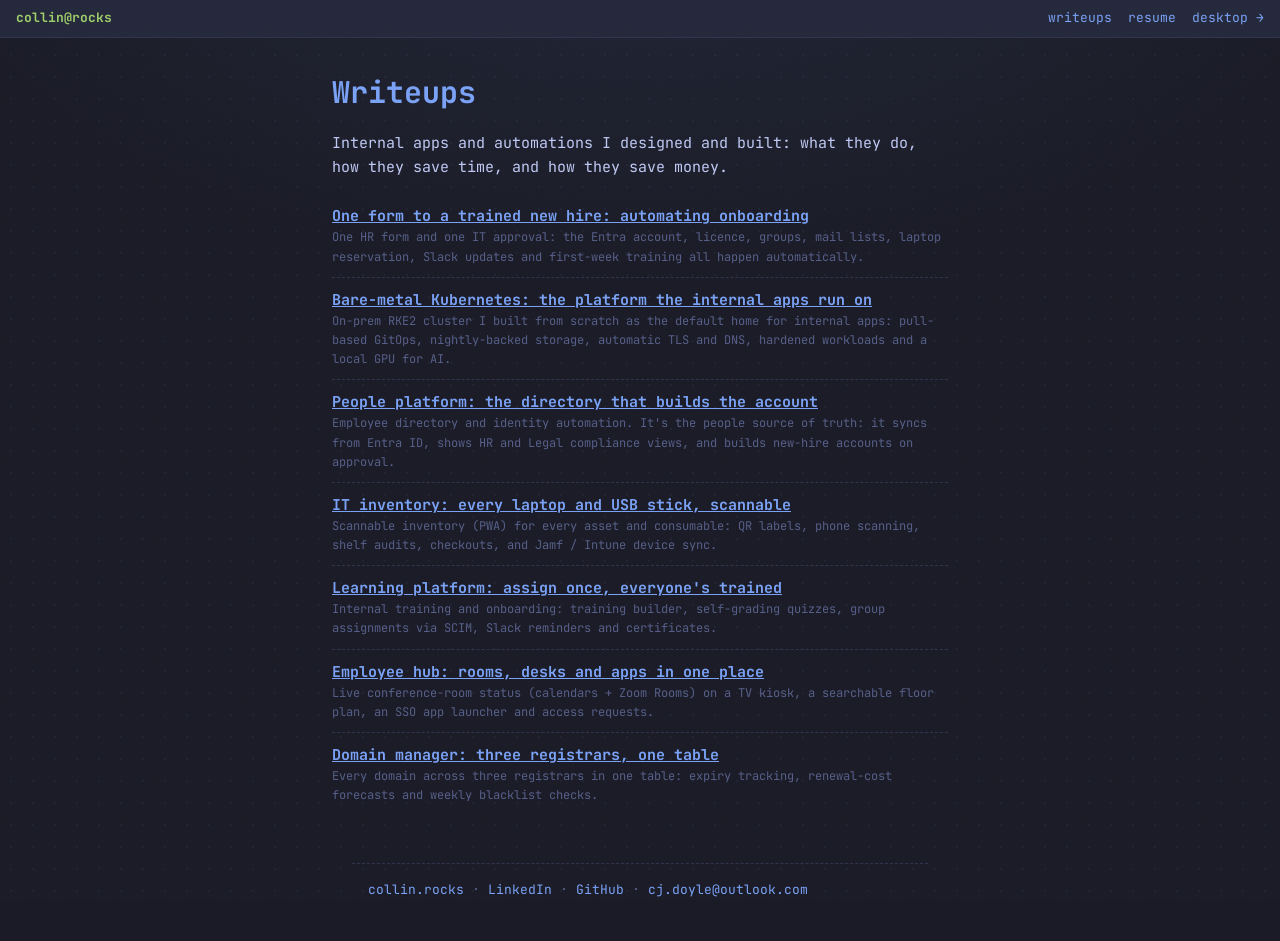
==== writeups/index.html @ cc65a845 "Add project writeups, static writeup pages, 404 and resume updates" ====
<!DOCTYPE html>
<html lang="en" data-theme="tokyo-night">
<head>
  <meta charset="UTF-8" />
  <meta name="viewport" content="width=device-width, initial-scale=1.0" />
  <title>Writeups — Collin Doyle</title>
  <meta name="description" content="Internal apps and automations I designed and built: what they do, the time they save and the money they save." />
  <meta name="color-scheme" content="dark" />
  <link rel="canonical" href="https://collin.rocks/writeups/" />
  <meta property="og:title" content="Writeups — Collin Doyle" />
  <meta property="og:description" content="Internal apps and automations I designed and built: what they do, the time they save and the money they save." />
  <meta property="og:type" content="website" />
  <meta property="og:url" content="https://collin.rocks/writeups/" />
  <meta property="og:image" content="https://collin.rocks/assets/og/default.png" />
  <meta property="og:image:width" content="1200" />
  <meta property="og:image:height" content="630" />
  <meta name="twitter:card" content="summary_large_image" />
  <meta name="twitter:image" content="https://collin.rocks/assets/og/default.png" />
  <link rel="icon" href="../assets/favicon.svg" type="image/svg+xml" />
  <link rel="preconnect" href="https://fonts.googleapis.com" />
  <link rel="preconnect" href="https://fonts.gstatic.com" crossorigin />
  <link rel="stylesheet" href="https://fonts.googleapis.com/css2?family=JetBrains+Mono:wght@400;500;700&display=swap&subset=latin" />
  <link rel="stylesheet" href="../css/styles.css" />
  <script>try{var t=localStorage.getItem("collin-rocks-theme");if(t)document.documentElement.setAttribute("data-theme",t)}catch(e){}</script>
</head>
<body class="page">
  <header class="page__bar">
    <a class="statusbar__handle" href="../">collin@rocks</a>
    <nav class="page__nav"><a href="../writeups/">writeups</a><a href="../#resume">resume</a><a href="../">desktop →</a></nav>
  </header>
  <main class="page__main post-body">
<h1>Writeups</h1>
<p>Internal apps and automations I designed and built: what they do, how they save time, and how they save money.</p>
<div class="post-item"><a class="post-item__title" href="zero-touch-onboarding/">One form to a trained new hire: automating onboarding</a><div class="post-item__meta">One HR form and one IT approval: the Entra account, licence, groups, mail lists, laptop reservation, Slack updates and first-week training all happen automatically.</div></div>
<div class="post-item"><a class="post-item__title" href="bare-metal-kubernetes/">Bare-metal Kubernetes: the platform the internal apps run on</a><div class="post-item__meta">On-prem RKE2 cluster I built from scratch as the default home for internal apps: pull-based GitOps, nightly-backed storage, automatic TLS and DNS, hardened workloads and a local GPU for AI.</div></div>
<div class="post-item"><a class="post-item__title" href="people-platform/">People platform: the directory that builds the account</a><div class="post-item__meta">Employee directory and identity automation. It's the people source of truth: it syncs from Entra ID, shows HR and Legal compliance views, and builds new-hire accounts on approval.</div></div>
<div class="post-item"><a class="post-item__title" href="it-inventory/">IT inventory: every laptop and USB stick, scannable</a><div class="post-item__meta">Scannable inventory (PWA) for every asset and consumable: QR labels, phone scanning, shelf audits, checkouts, and Jamf / Intune device sync.</div></div>
<div class="post-item"><a class="post-item__title" href="learning-platform/">Learning platform: assign once, everyone's trained</a><div class="post-item__meta">Internal training and onboarding: training builder, self-grading quizzes, group assignments via SCIM, Slack reminders and certificates.</div></div>
<div class="post-item"><a class="post-item__title" href="employee-hub/">Employee hub: rooms, desks and apps in one place</a><div class="post-item__meta">Live conference-room status (calendars + Zoom Rooms) on a TV kiosk, a searchable floor plan, an SSO app launcher and access requests.</div></div>
<div class="post-item"><a class="post-item__title" href="domain-manager/">Domain manager: three registrars, one table</a><div class="post-item__meta">Every domain across three registrars in one table: expiry tracking, renewal-cost forecasts and weekly blacklist checks.</div></div>
  </main>
  <footer class="page__foot">
    <a href="../">collin.rocks</a> · <a href="https://www.linkedin.com/in/collinjdoyle/">LinkedIn</a> · <a href="https://github.com/CollinJDoyle">GitHub</a> · <a href="mailto:cj.doyle@outlook.com">cj.doyle@outlook.com</a>
  </footer>
</body>
</html>
---- css/styles.css ----
/* Themes: CSS custom properties scoped by [data-theme] on <html>.
   Add one here, then add its name to THEME_LIST in js/main.js. */

/* Tokyo Night (Storm) — default */
:root,
[data-theme="tokyo-night"] {
  --bg:        #1a1b26;
  --surface:   #1f2335;
  --surface-2: #24283b;
  --border:    #2f334d;
  --text:      #c0caf5;
  --muted:     #565f89;
  --accent:    #7aa2f7;
  --green:     #9ece6a;
  --magenta:   #bb9af7;
  --yellow:    #e0af68;
  --red:       #f7768e;
  --cyan:      #7dcfff;
}

/* ---------- Catppuccin Mocha ---------- */
[data-theme="catppuccin"] {
  --bg:        #1e1e2e;
  --surface:   #181825;
  --surface-2: #313244;
  --border:    #45475a;
  --text:      #cdd6f4;
  --muted:     #6c7086;
  --accent:    #89b4fa;
  --green:     #a6e3a1;
  --magenta:   #cba6f7;
  --yellow:    #f9e2af;
  --red:       #f38ba8;
  --cyan:      #94e2d5;
}

/* ---------- Gruvbox Dark ---------- */
[data-theme="gruvbox"] {
  --bg:        #282828;
  --surface:   #32302f;
  --surface-2: #3c3836;
  --border:    #504945;
  --text:      #ebdbb2;
  --muted:     #928374;
  --accent:    #83a598;
  --green:     #b8bb26;
  --magenta:   #d3869b;
  --yellow:    #fabd2f;
  --red:       #fb4934;
  --cyan:      #8ec07c;
}

/* ---------- Nord ---------- */
[data-theme="nord"] {
  --bg:        #2e3440;
  --surface:   #3b4252;
  --surface-2: #434c5e;
  --border:    #4c566a;
  --text:      #eceff4;
  --muted:     #7b88a1;
  --accent:    #88c0d0;
  --green:     #a3be8c;
  --magenta:   #b48ead;
  --yellow:    #ebcb8b;
  --red:       #bf616a;
  --cyan:      #8fbcbb;
}

/* Shared tokens */
:root {
  --font-mono: "JetBrains Mono", ui-monospace, "SF Mono", "Cascadia Code",
    "Fira Code", Menlo, Consolas, monospace;
  --statusbar-h: 34px;
  --dock-h: 56px;
  --radius: 8px;
  --shadow: 0 10px 30px -10px rgba(0, 0, 0, 0.6),
            0 4px 12px -4px rgba(0, 0, 0, 0.5);
  --shadow-focus: 0 18px 50px -12px rgba(0, 0, 0, 0.75),
                  0 6px 16px -6px rgba(0, 0, 0, 0.6);
}

/* Base */
*,
*::before,
*::after { box-sizing: border-box; }

html, body { height: 100%; }

body {
  margin: 0;
  font-family: var(--font-mono);
  font-size: 15px;
  line-height: 1.6;
  color: var(--text);
  background-color: var(--bg);
  /* dotted grid + faint vignette */
  background-image:
    radial-gradient(rgba(122, 162, 247, 0.06) 1px, transparent 1px),
    radial-gradient(1200px 600px at 50% -10%, rgba(122, 162, 247, 0.08), transparent 60%);
  background-size: 22px 22px, 100% 100%;
  background-attachment: fixed;
  -webkit-font-smoothing: antialiased;
  overflow: hidden;
}

/* film grain overlay */
body::after {
  content: "";
  position: fixed;
  inset: 0;
  pointer-events: none;
  z-index: 9999;
  opacity: 0.025;
  background-image: url("data:image/svg+xml,%3Csvg xmlns='http://www.w3.org/2000/svg' width='120' height='120'%3E%3Cfilter id='n'%3E%3CfeTurbulence type='fractalNoise' baseFrequency='0.9' numOctaves='2'/%3E%3C/filter%3E%3Crect width='100%25' height='100%25' filter='url(%23n)'/%3E%3C/svg%3E");
}

a { color: var(--accent); text-decoration: none; }
a:hover { text-decoration: underline; }

:focus-visible {
  outline: 2px solid var(--accent);
  outline-offset: 2px;
  border-radius: 3px;
}

::selection { background: var(--accent); color: var(--bg); }

/* Status bar */
.statusbar {
  position: fixed;
  top: 0; left: 0; right: 0;
  height: var(--statusbar-h);
  display: flex;
  align-items: center;
  justify-content: space-between;
  gap: 12px;
  padding: 0 12px;
  background: var(--surface-2);
  border-bottom: 1px solid var(--border);
  font-size: 13px;
  z-index: 1000;
  user-select: none;
}
.statusbar__left,
.statusbar__right { display: flex; align-items: center; gap: 12px; }
.statusbar__handle { color: var(--green); font-weight: 700; }

.statusbar__btn {
  font-family: inherit;
  font-size: 12px;
  background: transparent;
  color: var(--text);
  border: 1px solid var(--border);
  border-radius: 5px;
  padding: 2px 8px;
  cursor: pointer;
}
.statusbar__btn:hover { border-color: var(--accent); color: var(--accent); }
.statusbar__clock { color: var(--muted); font-variant-numeric: tabular-nums; cursor: pointer; }
.statusbar__clock:hover { color: var(--accent); }

/* Desktop */
.desktop {
  position: fixed;
  top: var(--statusbar-h);
  left: 0; right: 0;
  bottom: var(--dock-h);
  overflow: hidden;
}

.noscript {
  max-width: 680px;
  margin: 0 auto;
  padding: 40px 24px;
  overflow: auto;
  height: 100%;
}
.noscript h1 { color: var(--accent); margin-bottom: 4px; }
.noscript h2 { color: var(--magenta); margin-top: 28px; }

/* Window */
.window {
  position: absolute;
  display: flex;
  flex-direction: column;
  min-width: 260px;
  min-height: 120px;
  max-width: calc(100vw - 24px);
  background: var(--surface);
  border: 1px solid var(--border);
  border-radius: var(--radius);
  box-shadow: var(--shadow);
  overflow: hidden;
  transition: box-shadow 0.18s ease, border-color 0.18s ease;
}
.window.is-focused {
  border-color: var(--accent);
  box-shadow: var(--shadow-focus);
}
.window.is-minimized { display: none; }
.window.is-maximized {
  top: 0 !important; left: 0 !important;
  width: 100% !important; height: 100% !important;
  border-radius: 0;
}

.window__titlebar {
  display: flex;
  align-items: center;
  gap: 8px;
  padding: 7px 10px;
  background: var(--surface-2);
  border-bottom: 1px solid var(--border);
  cursor: grab;
  user-select: none;
}
.window__titlebar:active { cursor: grabbing; }
.window__title {
  font-size: 13px;
  font-weight: 500;
  color: var(--muted);
  white-space: nowrap;
  overflow: hidden;
  text-overflow: ellipsis;
}
.window.is-focused .window__title { color: var(--text); }
.window__title::before { content: "● "; color: var(--accent); }

.window__controls { margin-left: auto; display: flex; gap: 6px; }
.win-ctrl {
  width: 13px; height: 13px;
  border-radius: 50%;
  border: none;
  cursor: pointer;
  padding: 0;
  line-height: 1;
  font-size: 9px;
  color: transparent;
}
.win-ctrl:hover { color: rgba(0, 0, 0, 0.6); }
.win-ctrl--min { background: var(--yellow); }
.win-ctrl--max { background: var(--green); }
.win-ctrl--close { background: var(--red); }

.window__body {
  padding: 16px 18px;
  overflow: auto;
  flex: 1;
  scrollbar-width: thin;
  scrollbar-color: var(--border) transparent;
}
.window__body::-webkit-scrollbar { width: 10px; height: 10px; }
.window__body::-webkit-scrollbar-thumb {
  background: var(--border); border-radius: 8px;
}

.window__resize {
  position: absolute;
  right: 0; bottom: 0;
  width: 16px; height: 16px;
  cursor: nwse-resize;
  background:
    linear-gradient(135deg, transparent 50%, var(--muted) 50%, var(--muted) 60%, transparent 60%);
  opacity: 0.5;
}

/* Window content */
h1, h2, h3 { line-height: 1.25; }
.win-h { color: var(--accent); margin: 0 0 6px; font-size: 1.05rem; }
.win-sub { color: var(--muted); margin: 0 0 14px; font-size: 0.85rem; }
.muted { color: var(--muted); }

.tags { display: flex; flex-wrap: wrap; gap: 6px; margin: 8px 0; }
.tag {
  font-size: 11px;
  color: var(--cyan);
  background: color-mix(in srgb, var(--cyan) 12%, transparent);
  border: 1px solid color-mix(in srgb, var(--cyan) 30%, transparent);
  border-radius: 4px;
  padding: 1px 7px;
}

/* about — two-column horizontal layout */
.about-cols { display: flex; gap: 24px; align-items: flex-start; }
.about-left { flex: 0 0 230px; max-width: 230px; }
.about-left .neofetch__art { margin-bottom: 10px; }
.about-left .neofetch__specs .row { margin-bottom: 4px; }
.about-right { flex: 1 1 auto; min-width: 0; }
.about-right .bio p:first-child { margin-top: 0; }

.neofetch__art {
  color: var(--magenta);
  white-space: pre;
  font-size: 12px;
  line-height: 1.15;
  margin: 0;
}
.neofetch__specs { margin: 0; font-size: 13px; }
.neofetch__specs dt { color: var(--green); display: inline; }
.neofetch__specs .row { margin-bottom: 2px; }
.bio p { margin: 0 0 10px; }

/* projects */
.project { padding: 12px 0; border-bottom: 1px dashed var(--border); }
.project:last-child { border-bottom: none; }
.project__title { color: var(--text); font-weight: 700; margin: 0 0 2px; }
.project__links { display: flex; gap: 12px; margin-top: 6px; font-size: 13px; }
.win-h3 { color: var(--accent); font-size: 14px; margin: 18px 0 6px; }
.edu { margin: 0; padding-left: 18px; font-size: 13px; }
.project__writeup { display: inline-block; margin-top: 6px; font-size: 13px; text-decoration: underline; }

/* resume */
.btn {
  display: inline-block;
  font-family: inherit;
  font-size: 13px;
  color: var(--bg);
  background: var(--accent);
  border: none;
  border-radius: 6px;
  padding: 8px 16px;
  cursor: pointer;
  font-weight: 700;
  margin: 4px 0 16px;
}
.btn:hover { filter: brightness(1.08); text-decoration: none; }
.resume-full-link { display: inline-block; margin: 4px 0 16px 12px; font-size: 12px; color: var(--muted); }
.resume-full-link:hover { color: var(--accent); }
.job { padding: 10px 0; border-bottom: 1px dashed var(--border); }
.job:last-child { border-bottom: none; }
.job__head { display: flex; justify-content: space-between; gap: 10px; flex-wrap: wrap; }
.job__title { font-weight: 700; }
.job__org { color: var(--magenta); }
.job__dates { color: var(--muted); font-size: 12px; white-space: nowrap; }
.job ul { margin: 6px 0 0; padding-left: 18px; }
.job li { margin-bottom: 2px; }
.cert { color: var(--muted); font-size: 13px; }

/* contact */
.links-list { list-style: none; margin: 0; padding: 0; }
.links-list li { margin-bottom: 10px; font-size: 15px; }
.links-list .label { color: var(--green); display: inline-block; min-width: 90px; }

/* blog */
.post-item { padding: 10px 0; border-bottom: 1px dashed var(--border); cursor: pointer; }
.post-item:last-child { border-bottom: none; }
.post-item:hover .post-item__title { color: var(--accent); }
.post-item__title { font-weight: 700; }
.post-item__meta { color: var(--muted); font-size: 12px; }
.post-body { max-width: 65ch; }
.post-body h1, .post-body h2, .post-body h3 { color: var(--accent); margin-top: 1.2em; }
.post-body pre {
  background: var(--bg);
  border: 1px solid var(--border);
  border-radius: 6px;
  padding: 12px;
  overflow: auto;
}
.post-body code { color: var(--cyan); }
.post-body a { text-decoration: underline; }
.post-body li { margin: 4px 0; }
.post-body li p { margin: 6px 0 0; }
.post-body ul ul { margin: 4px 0; }
.table-wrap { overflow-x: auto; margin: 12px 0; }
.post-body table { border-collapse: collapse; font-size: 13px; width: 100%; }
.post-body th, .post-body td { border: 1px solid var(--border); padding: 6px 10px; text-align: left; vertical-align: top; }
.post-body th { color: var(--accent); }
.back-link {
  background: none; border: none; color: var(--accent);
  font-family: inherit; cursor: pointer; padding: 0; margin-bottom: 10px; font-size: 13px;
}

/* Terminal */
.terminal { background: var(--bg); }
.terminal .window__body { padding: 12px 14px; font-size: 13.5px; }
.term-output { white-space: pre-wrap; word-break: break-word; }
.term-line { margin: 0; }
.term-cmd-echo { color: var(--text); }
.term-prompt { color: var(--green); }
.term-prompt .path { color: var(--accent); }
.term-err { color: var(--red); }
.term-accent { color: var(--accent); }
.term-magenta { color: var(--magenta); }
.term-muted { color: var(--muted); }
.term-yellow { color: var(--yellow); }
.term-green { color: var(--green); }
.term-cyan { color: var(--cyan); }

/* Terminal games */
.wordle-row { letter-spacing: 2px; }
.wd-g, .wd-y, .wd-b {
  display: inline-block;
  width: 1.5em;
  text-align: center;
  font-weight: 700;
  border-radius: 3px;
  margin: 1px 0;
}
.wd-g { background: var(--green); color: var(--bg); }
.wd-y { background: var(--yellow); color: var(--bg); }
.wd-b { background: var(--surface-2); color: var(--muted); }
.snk-head { color: var(--accent); }
.snk-body { color: var(--green); }
.snk-food { color: var(--yellow); }
.mtx-head { color: var(--text); }
.mtx { color: var(--green); }
.mtx-dim { color: var(--muted); }

.term-inputline { display: flex; align-items: baseline; gap: 6px; }
.term-input {
  flex: 1;
  background: transparent;
  border: none;
  outline: none;
  color: var(--text);
  font-family: inherit;
  font-size: inherit;
  caret-color: var(--green);
}
.term-cursor {
  display: inline-block;
  width: 8px; height: 1.05em;
  background: var(--green);
  translate: 0 2px;
  animation: blink 1.05s steps(1) infinite;
}

/* Dock */
.dock {
  position: fixed;
  bottom: 0; left: 0; right: 0;
  height: var(--dock-h);
  display: flex;
  align-items: center;
  justify-content: center;
  gap: 8px;
  padding: 0 12px;
  background: var(--surface-2);
  border-top: 1px solid var(--border);
  z-index: 1000;
}
.dock__btn {
  font-family: inherit;
  font-size: 13px;
  color: var(--text);
  background: var(--surface);
  border: 1px solid var(--border);
  border-radius: 6px;
  padding: 7px 14px;
  cursor: pointer;
  transition: transform 0.12s ease, border-color 0.12s ease, color 0.12s ease;
}
.dock__btn:hover { transform: translateY(-3px); border-color: var(--accent); color: var(--accent); }
.dock__btn.is-open { border-color: var(--accent); }
.dock__btn--accent { color: var(--green); font-weight: 700; }

/* Animations */
@keyframes blink { 0%, 50% { opacity: 1; } 50.01%, 100% { opacity: 0; } }
@keyframes windowIn {
  from { opacity: 0; transform: translateY(10px) scale(0.985); }
  to   { opacity: 1; transform: translateY(0) scale(1); }
}
.window--animate { animation: windowIn 0.42s cubic-bezier(0.22, 1, 0.36, 1) both; }

/* Mobile: single-column tap-to-open cards, no dragging */
@media (max-width: 720px) {
  body { overflow: auto; font-size: 13.5px; }

  .desktop {
    position: static;
    overflow: visible;
    /* clear the fixed status bar (top) and dock (bottom) */
    padding: calc(var(--statusbar-h) + 12px) 12px calc(var(--dock-h) + 16px);
  }

  /* static full-width cards; neutralize any inline floating geometry */
  .window {
    position: static !important;
    left: auto !important;
    top: auto !important;
    width: 100% !important;
    height: auto !important;
    max-width: 100%;
    margin: 0;
    transform: none !important;
  }
  .window__titlebar { cursor: default; }
  .window__controls { display: none; }   /* min/max/close are meaningless stacked */
  .window__resize { display: none; }
  .window__body { padding: 16px; }

  /* about: stack the two columns full width */
  .about-cols { flex-direction: column; gap: 14px; }
  .about-left { flex: none; max-width: none; }
  .neofetch__art { font-size: 11px; }

  .terminal { min-height: 300px; }
  .terminal .window__body { min-height: 240px; }

  /* dock becomes a horizontally scrollable nav with bigger tap targets */
  .dock {
    gap: 4px;
    padding: 0 8px;
    justify-content: center;
    overflow-x: auto;
    -webkit-overflow-scrolling: touch;
  }
  .dock__btn {
    flex: 0 0 auto;
    min-height: 40px;
    padding: 9px 8px;
    font-size: 12px;
    transform: none !important;   /* no hover-lift on touch */
  }
}

/* Reduced motion */
@media (prefers-reduced-motion: reduce) {
  *, *::before, *::after {
    animation-duration: 0.001ms !important;
    animation-iteration-count: 1 !important;
    transition-duration: 0.001ms !important;
  }
  .term-cursor { animation: none; opacity: 1; }
  .window--animate { animation: none; }
}

/* Static writeup pages (writeups/<slug>/index.html, built by tools/build-writeups.js) */
body.page { overflow: auto; height: auto; min-height: 100%; }
.page__bar {
  position: sticky; top: 0; z-index: 10;
  display: flex; align-items: center; justify-content: space-between; gap: 12px;
  padding: 8px 16px; font-size: 13px;
  background: var(--surface-2); border-bottom: 1px solid var(--border);
}
.page__nav { display: flex; gap: 16px; }
.page__main { max-width: 72ch; margin: 0 auto; padding: 24px 16px 48px; }
.page__main h1 { margin-top: 0.4em; line-height: 1.25; }
.page__more { margin-top: 32px; }
.page__foot {
  max-width: 72ch; margin: 0 auto; padding: 16px 16px 40px;
  border-top: 1px dashed var(--border); color: var(--muted); font-size: 13px;
}
.page__main .post-item { cursor: default; }

/* 404 */
.notfound { padding-top: 6vh; }
.notfound__prompt { color: var(--text); }
.notfound__code {
  font-size: clamp(72px, 18vw, 140px); font-weight: 700; line-height: 1; margin: 18px 0 8px;
  color: var(--magenta); letter-spacing: -4px;
}
.notfound pre a { text-decoration: none; }
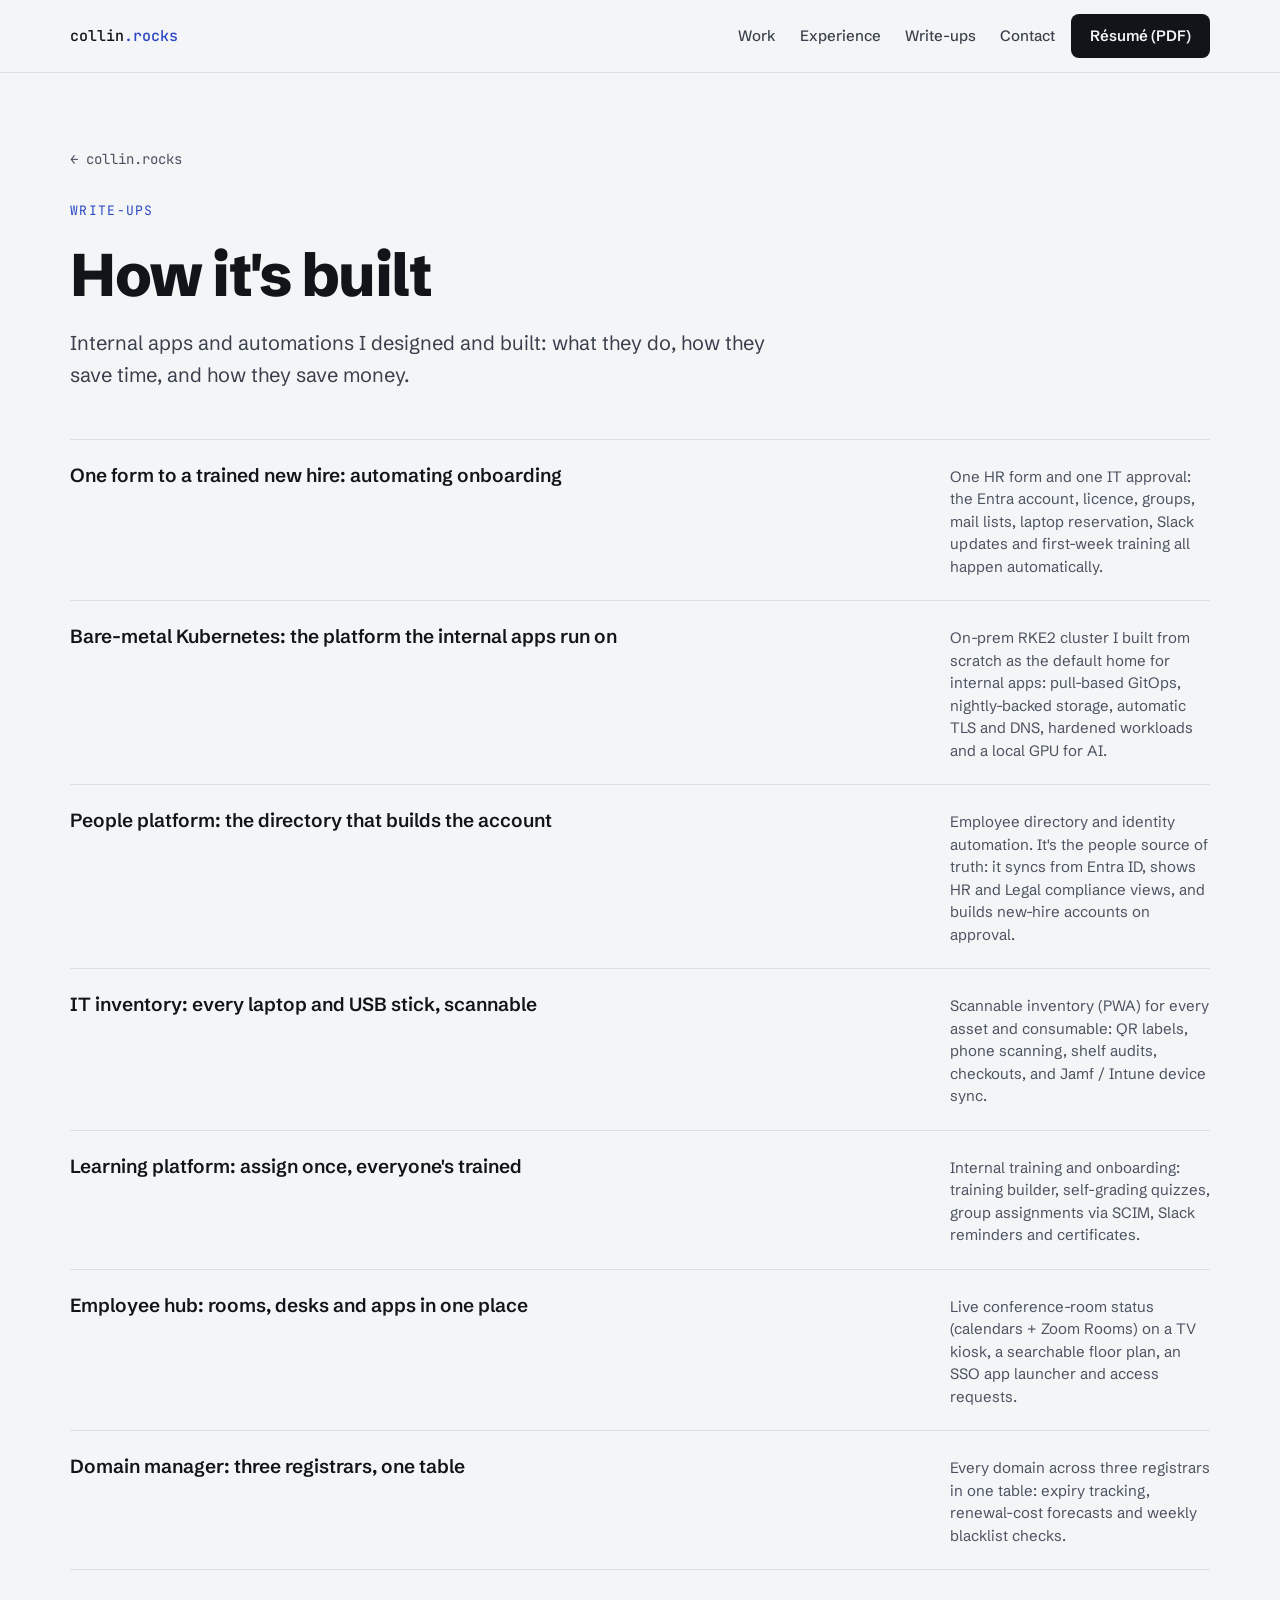
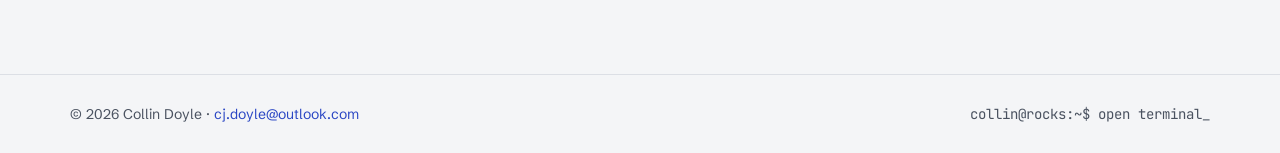
==== commit c87e38be: "Redesign the site for recruiters; move the terminal UI to /terminal/ New home page and writeup layou" ====
--- a/writeups/index.html
+++ b/writeups/index.html
@@ -1,13 +1,12 @@
 <!DOCTYPE html>
-<html lang="en" data-theme="tokyo-night">
+<html lang="en">
 <head>
   <meta charset="UTF-8" />
   <meta name="viewport" content="width=device-width, initial-scale=1.0" />
-  <title>Writeups — Collin Doyle</title>
+  <title>Write-ups — Collin Doyle</title>
   <meta name="description" content="Internal apps and automations I designed and built: what they do, the time they save and the money they save." />
-  <meta name="color-scheme" content="dark" />
   <link rel="canonical" href="https://collin.rocks/writeups/" />
-  <meta property="og:title" content="Writeups — Collin Doyle" />
+  <meta property="og:title" content="Write-ups — Collin Doyle" />
   <meta property="og:description" content="Internal apps and automations I designed and built: what they do, the time they save and the money they save." />
   <meta property="og:type" content="website" />
   <meta property="og:url" content="https://collin.rocks/writeups/" />
@@ -16,31 +15,50 @@
   <meta property="og:image:height" content="630" />
   <meta name="twitter:card" content="summary_large_image" />
   <meta name="twitter:image" content="https://collin.rocks/assets/og/default.png" />
-  <link rel="icon" href="../assets/favicon.svg" type="image/svg+xml" />
+  <link rel="icon" href="/assets/favicon.svg" type="image/svg+xml" />
   <link rel="preconnect" href="https://fonts.googleapis.com" />
   <link rel="preconnect" href="https://fonts.gstatic.com" crossorigin />
-  <link rel="stylesheet" href="https://fonts.googleapis.com/css2?family=JetBrains+Mono:wght@400;500;700&display=swap&subset=latin" />
-  <link rel="stylesheet" href="../css/styles.css" />
-  <script>try{var t=localStorage.getItem("collin-rocks-theme");if(t)document.documentElement.setAttribute("data-theme",t)}catch(e){}</script>
+  <link rel="stylesheet" href="https://fonts.googleapis.com/css2?family=Schibsted+Grotesk:wght@400;500;600;700;800&family=JetBrains+Mono:wght@400;500&display=swap" />
+  <link rel="stylesheet" href="/css/site.css" />
 </head>
-<body class="page">
-  <header class="page__bar">
-    <a class="statusbar__handle" href="../">collin@rocks</a>
-    <nav class="page__nav"><a href="../writeups/">writeups</a><a href="../#resume">resume</a><a href="../">desktop →</a></nav>
+<body>
+  <a class="skip" href="#content">Skip to content</a>
+  <header class="site-head">
+    <div class="wrap">
+      <a class="brand" href="/">collin<span>.rocks</span></a>
+      <nav class="nav" aria-label="Primary">
+        <a href="/#work">Work</a>
+        <a href="/#experience">Experience</a>
+        <a href="/writeups/">Write-ups</a>
+        <a href="/#contact">Contact</a>
+      </nav>
+      <a class="btn btn--dark btn--sm head-cta" href="/assets/resume.pdf">Résumé (PDF)</a>
+    </div>
   </header>
-  <main class="page__main post-body">
-<h1>Writeups</h1>
-<p>Internal apps and automations I designed and built: what they do, how they save time, and how they save money.</p>
-<div class="post-item"><a class="post-item__title" href="zero-touch-onboarding/">One form to a trained new hire: automating onboarding</a><div class="post-item__meta">One HR form and one IT approval: the Entra account, licence, groups, mail lists, laptop reservation, Slack updates and first-week training all happen automatically.</div></div>
-<div class="post-item"><a class="post-item__title" href="bare-metal-kubernetes/">Bare-metal Kubernetes: the platform the internal apps run on</a><div class="post-item__meta">On-prem RKE2 cluster I built from scratch as the default home for internal apps: pull-based GitOps, nightly-backed storage, automatic TLS and DNS, hardened workloads and a local GPU for AI.</div></div>
-<div class="post-item"><a class="post-item__title" href="people-platform/">People platform: the directory that builds the account</a><div class="post-item__meta">Employee directory and identity automation. It's the people source of truth: it syncs from Entra ID, shows HR and Legal compliance views, and builds new-hire accounts on approval.</div></div>
-<div class="post-item"><a class="post-item__title" href="it-inventory/">IT inventory: every laptop and USB stick, scannable</a><div class="post-item__meta">Scannable inventory (PWA) for every asset and consumable: QR labels, phone scanning, shelf audits, checkouts, and Jamf / Intune device sync.</div></div>
-<div class="post-item"><a class="post-item__title" href="learning-platform/">Learning platform: assign once, everyone's trained</a><div class="post-item__meta">Internal training and onboarding: training builder, self-grading quizzes, group assignments via SCIM, Slack reminders and certificates.</div></div>
-<div class="post-item"><a class="post-item__title" href="employee-hub/">Employee hub: rooms, desks and apps in one place</a><div class="post-item__meta">Live conference-room status (calendars + Zoom Rooms) on a TV kiosk, a searchable floor plan, an SSO app launcher and access requests.</div></div>
-<div class="post-item"><a class="post-item__title" href="domain-manager/">Domain manager: three registrars, one table</a><div class="post-item__meta">Every domain across three registrars in one table: expiry tracking, renewal-cost forecasts and weekly blacklist checks.</div></div>
+  <main id="content">
+  <div class="wrap">
+    <header class="article-head">
+      <a class="back" href="/">← collin.rocks</a>
+      <p class="kicker">Write-ups</p>
+      <h1 class="h1">How it's built</h1>
+      <p class="lede">Internal apps and automations I designed and built: what they do, how they save time, and how they save money.</p>
+    </header>
+    <ul class="post-list">
+      <li><a href="zero-touch-onboarding/"><span class="post-list__title">One form to a trained new hire: automating onboarding</span><span class="post-list__sum">One HR form and one IT approval: the Entra account, licence, groups, mail lists, laptop reservation, Slack updates and first-week training all happen automatically.</span></a></li>
+      <li><a href="bare-metal-kubernetes/"><span class="post-list__title">Bare-metal Kubernetes: the platform the internal apps run on</span><span class="post-list__sum">On-prem RKE2 cluster I built from scratch as the default home for internal apps: pull-based GitOps, nightly-backed storage, automatic TLS and DNS, hardened workloads and a local GPU for AI.</span></a></li>
+      <li><a href="people-platform/"><span class="post-list__title">People platform: the directory that builds the account</span><span class="post-list__sum">Employee directory and identity automation. It's the people source of truth: it syncs from Entra ID, shows HR and Legal compliance views, and builds new-hire accounts on approval.</span></a></li>
+      <li><a href="it-inventory/"><span class="post-list__title">IT inventory: every laptop and USB stick, scannable</span><span class="post-list__sum">Scannable inventory (PWA) for every asset and consumable: QR labels, phone scanning, shelf audits, checkouts, and Jamf / Intune device sync.</span></a></li>
+      <li><a href="learning-platform/"><span class="post-list__title">Learning platform: assign once, everyone's trained</span><span class="post-list__sum">Internal training and onboarding: training builder, self-grading quizzes, group assignments via SCIM, Slack reminders and certificates.</span></a></li>
+      <li><a href="employee-hub/"><span class="post-list__title">Employee hub: rooms, desks and apps in one place</span><span class="post-list__sum">Live conference-room status (calendars + Zoom Rooms) on a TV kiosk, a searchable floor plan, an SSO app launcher and access requests.</span></a></li>
+      <li><a href="domain-manager/"><span class="post-list__title">Domain manager: three registrars, one table</span><span class="post-list__sum">Every domain across three registrars in one table: expiry tracking, renewal-cost forecasts and weekly blacklist checks.</span></a></li>
+    </ul>
+  </div>
   </main>
-  <footer class="page__foot">
-    <a href="../">collin.rocks</a> · <a href="https://www.linkedin.com/in/collinjdoyle/">LinkedIn</a> · <a href="https://github.com/CollinJDoyle">GitHub</a> · <a href="mailto:cj.doyle@outlook.com">cj.doyle@outlook.com</a>
+  <footer class="site-foot">
+    <div class="wrap">
+      <p>© 2026 Collin Doyle · <a href="mailto:cj.doyle@outlook.com">cj.doyle@outlook.com</a></p>
+      <a class="term-link" href="/terminal/">collin@rocks:~$ open terminal_</a>
+    </div>
   </footer>
 </body>
 </html>
--- a/css/site.css
+++ b/css/site.css
@@ -0,0 +1,290 @@
+/* Styles for the main site (home, writeups, 404). The terminal/desktop UI at /terminal/ uses styles.css. */
+
+:root {
+  --bg: #F4F5F7;
+  --surface: #FFFFFF;
+  --ink: #111418;
+  --text: #39404C;
+  --muted: #4A5260;
+  --line: #DCDFE5;
+  --line-strong: #C4C9D2;
+  --accent: #2B47C4;
+  --accent-hover: #1A2F8A;
+  --on-accent: #FFFFFF;
+  --code-bg: #E8EAEE;
+  --band: #111418;
+  --band-text: #C9CFD9;
+  --band-muted: #A9B1BF;
+  --band-card: #1A1F26;
+  --band-line: #2E343E;
+  --band-accent: #8FA5FF;
+  --live: #1F9D6B;
+  --sans: "Schibsted Grotesk", system-ui, -apple-system, "Segoe UI", sans-serif;
+  --mono: "JetBrains Mono", ui-monospace, Consolas, monospace;
+  color-scheme: light dark;
+}
+
+@media (prefers-color-scheme: dark) {
+  :root {
+    --bg: #0F1216;
+    --surface: #171B21;
+    --ink: #EEF0F3;
+    --text: #C3C9D3;
+    --muted: #A2AAB7;
+    --line: #2A3039;
+    --line-strong: #3A414D;
+    --accent: #8FA5FF;
+    --accent-hover: #B5C3FF;
+    --on-accent: #0F1216;
+    --code-bg: #232831;
+    --band: #1A1F26;
+    --band-card: #222831;
+    --band-line: #343B46;
+  }
+}
+
+*, *::before, *::after { box-sizing: border-box; }
+html { scroll-behavior: smooth; -webkit-text-size-adjust: 100%; }
+@media (prefers-reduced-motion: reduce) { html { scroll-behavior: auto; } }
+body {
+  margin: 0;
+  background: var(--bg);
+  color: var(--ink);
+  font-family: var(--sans);
+  font-size: 17px;
+  line-height: 1.6;
+}
+a { color: var(--accent); }
+a:hover { color: var(--accent-hover); }
+a:focus-visible, button:focus-visible { outline: 3px solid var(--accent); outline-offset: 3px; border-radius: 4px; }
+img, svg { max-width: 100%; }
+[id] { scroll-margin-top: 24px; }
+
+.wrap { max-width: 1180px; margin: 0 auto; padding-left: 20px; padding-right: 20px; }
+.mono { font-family: var(--mono); }
+.skip {
+  position: absolute; left: 16px; top: -80px; z-index: 10;
+  padding: 12px 16px; border-radius: 8px; background: var(--ink); color: var(--bg);
+}
+.skip:focus { top: 16px; }
+.sr-only {
+  position: absolute; width: 1px; height: 1px; padding: 0; margin: -1px;
+  overflow: hidden; clip: rect(0 0 0 0); white-space: nowrap; border: 0;
+}
+
+/* ---- header / nav ---- */
+.site-head { border-bottom: 1px solid var(--line); }
+.site-head .wrap {
+  display: flex; flex-wrap: wrap; align-items: center; justify-content: space-between;
+  gap: 12px 16px; padding-top: 14px; padding-bottom: 14px;
+}
+.brand { font-family: var(--mono); font-size: 15px; font-weight: 500; color: var(--ink); text-decoration: none; }
+.brand span { color: var(--accent); }
+.nav { order: 3; width: 100%; display: flex; flex-wrap: wrap; align-items: center; gap: 4px 24px; font-size: 15px; font-weight: 500; }
+.nav a { color: var(--text); text-decoration: none; min-height: 44px; display: inline-flex; align-items: center; }
+.nav a:hover { color: var(--ink); }
+.head-cta { order: 2; }
+@media (min-width: 760px) {
+  .nav { order: 2; width: auto; margin-left: auto; }
+  .head-cta { order: 3; }
+}
+
+/* ---- buttons ---- */
+.btn {
+  display: inline-flex; align-items: center; justify-content: center; min-height: 48px; padding: 0 22px;
+  border-radius: 8px; font-weight: 600; font-size: 16px; text-decoration: none; border: 1px solid transparent;
+}
+.btn--sm { min-height: 44px; padding: 0 18px; font-size: 15px; }
+.btn--primary { background: var(--accent); color: var(--on-accent); }
+.btn--primary:hover { background: var(--accent-hover); color: var(--on-accent); }
+.btn--dark { background: var(--ink); color: var(--bg); }
+.btn--dark:hover { color: var(--bg); opacity: .88; }
+.btn--outline { background: var(--surface); border-color: var(--line-strong); color: var(--ink); }
+.btn--outline:hover { color: var(--ink); border-color: var(--ink); }
+.btn--ghost { color: var(--ink); padding: 0 14px; }
+.btn--ghost:hover { color: var(--accent); }
+.btn-row { display: flex; flex-wrap: wrap; gap: 12px; }
+
+/* ---- type ---- */
+.kicker {
+  margin: 0; font-family: var(--mono); font-size: 13px; color: var(--accent);
+  text-transform: uppercase; letter-spacing: 0.1em;
+}
+.eyebrow { margin: 0; font-family: var(--mono); font-size: 14px; color: var(--muted); letter-spacing: 0.02em; }
+h1, h2, h3 { color: var(--ink); }
+.h1 { margin: 0; font-size: clamp(38px, 6vw, 64px); line-height: 1.06; font-weight: 800; letter-spacing: -0.025em; }
+.h2 { margin: 0; font-size: clamp(30px, 4vw, 40px); line-height: 1.15; font-weight: 800; letter-spacing: -0.02em; }
+.h3 { margin: 0; font-size: clamp(24px, 2.6vw, 28px); line-height: 1.2; font-weight: 800; letter-spacing: -0.015em; }
+.lede { margin: 0; font-size: clamp(18px, 2vw, 20px); line-height: 1.6; color: var(--text); max-width: 640px; }
+.muted { color: var(--muted); }
+
+/* ---- sections ---- */
+.section { padding-top: clamp(64px, 9vw, 104px); padding-bottom: 40px; }
+.section-head { display: flex; flex-wrap: wrap; justify-content: space-between; align-items: flex-end; gap: 16px; margin-bottom: 40px; }
+.section-head > div { display: flex; flex-direction: column; gap: 10px; }
+.section-head p.note { margin: 0; max-width: 420px; font-size: 16px; line-height: 1.55; color: var(--muted); }
+.more-link { font-weight: 600; font-size: 15px; text-decoration: none; min-height: 44px; display: inline-flex; align-items: center; }
+
+/* ---- hero ---- */
+.hero { display: flex; flex-wrap: wrap; gap: 56px; align-items: flex-end; padding-top: clamp(56px, 8vw, 96px); padding-bottom: clamp(48px, 7vw, 80px); }
+.hero__main { flex: 999 1 560px; min-width: 0; display: flex; flex-direction: column; gap: 24px; }
+.hero__main .h1 { max-width: 760px; }
+.status { margin: 0; font-size: 15px; color: var(--muted); display: flex; align-items: center; gap: 10px; }
+.status::before { content: ""; width: 8px; height: 8px; border-radius: 50%; background: var(--live); flex: none; }
+
+.stats {
+  flex: 1 1 320px; min-width: 0; margin: 0;
+  display: grid; grid-template-columns: repeat(2, minmax(0, 1fr)); gap: 1px;
+  background: var(--line); border: 1px solid var(--line); border-radius: 12px; overflow: hidden;
+}
+.stats > div { background: var(--surface); padding: 22px 20px; display: flex; flex-direction: column-reverse; gap: 6px; }
+.stats dt { font-size: 14px; color: var(--muted); line-height: 1.4; }
+.stats dd { margin: 0; font-size: 36px; line-height: 1.1; font-weight: 800; letter-spacing: -0.02em; }
+
+.strip { border-top: 1px solid var(--line); border-bottom: 1px solid var(--line); background: var(--surface); }
+.strip ul {
+  margin: 0 auto; padding-top: 20px; padding-bottom: 20px; list-style: none;
+  display: flex; flex-wrap: wrap; gap: 10px 32px; font-family: var(--mono); font-size: 14px; color: var(--text);
+}
+
+/* ---- featured ---- */
+.feature {
+  background: var(--band); color: var(--band-text); border-radius: 16px; padding: clamp(24px, 5vw, 48px);
+  display: flex; flex-wrap: wrap; gap: 48px; align-items: center; margin-bottom: 20px;
+}
+.feature__main { flex: 999 1 420px; min-width: 0; display: flex; flex-direction: column; gap: 18px; }
+.feature .kicker { color: var(--band-muted); }
+.feature h3 { margin: 0; color: #F4F5F7; font-size: clamp(26px, 3.4vw, 36px); line-height: 1.15; font-weight: 800; letter-spacing: -0.02em; }
+.feature p { margin: 0; font-size: 17px; line-height: 1.6; }
+.feature .btn { align-self: flex-start; background: #FFFFFF; color: #111418; margin-top: 6px; }
+.feature .btn:hover { background: #E4E7EC; color: #111418; }
+.tags { margin: 0; padding: 0; list-style: none; display: flex; flex-wrap: wrap; gap: 8px; font-family: var(--mono); font-size: 13px; }
+.feature .tags li { padding: 6px 10px; border: 1px solid var(--band-line); border-radius: 6px; }
+.flow { flex: 1 1 340px; min-width: 0; margin: 0; padding: 0; list-style: none; display: flex; flex-direction: column; gap: 10px; counter-reset: flow; }
+.flow li {
+  display: flex; gap: 14px; align-items: center; padding: 14px 16px; font-size: 15px; color: #F4F5F7;
+  border: 1px solid var(--band-line); border-radius: 10px; background: var(--band-card); counter-increment: flow;
+}
+.flow li::before { content: "0" counter(flow); font-family: var(--mono); font-size: 13px; color: var(--band-accent); width: 22px; flex: none; }
+
+/* ---- cards ---- */
+.cards { display: grid; grid-template-columns: repeat(auto-fill, minmax(min(100%, 320px), 1fr)); gap: 20px; }
+.card {
+  background: var(--surface); border: 1px solid var(--line); border-radius: 12px; padding: 28px;
+  display: flex; flex-direction: column; gap: 12px;
+}
+.card h3 { margin: 0; font-size: 21px; line-height: 1.3; font-weight: 700; letter-spacing: -0.01em; }
+.card p { margin: 0; font-size: 15px; line-height: 1.6; color: var(--muted); }
+.card p.card__summary { flex-grow: 1; }
+.card .card__tags { font-family: var(--mono); font-size: 12.5px; color: var(--text); }
+.card a { font-weight: 600; font-size: 15px; text-decoration: none; min-height: 44px; display: inline-flex; align-items: center; align-self: flex-start; }
+
+/* ---- experience ---- */
+.split { display: flex; flex-wrap: wrap; gap: 48px; }
+.split__side { flex: 1 1 260px; display: flex; flex-direction: column; gap: 10px; }
+.split__main { flex: 999 1 560px; min-width: 0; }
+.job { padding: 0 0 32px; border-bottom: 1px solid var(--line); display: flex; flex-direction: column; gap: 12px; }
+.job__head, .job-row { display: flex; flex-wrap: wrap; justify-content: space-between; gap: 4px 16px; align-items: baseline; }
+.job h3 { margin: 0; font-size: 22px; line-height: 1.3; font-weight: 700; }
+.job h3 span, .job-row span { color: var(--muted); font-weight: 500; }
+.dates { margin: 0; font-family: var(--mono); font-size: 13px; color: var(--muted); white-space: nowrap; }
+.job ul { margin: 0; padding-left: 20px; display: flex; flex-direction: column; gap: 8px; font-size: 16px; line-height: 1.55; color: var(--text); }
+.job-list { margin: 0; padding: 0; list-style: none; }
+.job-row { padding: 20px 0; border-bottom: 1px solid var(--line); }
+.job-row p { margin: 0; font-size: 17px; }
+
+/* ---- skills ---- */
+.grid-lines {
+  display: grid; grid-template-columns: repeat(auto-fill, minmax(min(100%, 260px), 1fr)); gap: 1px;
+  background: var(--line); border: 1px solid var(--line); border-radius: 12px; overflow: hidden;
+}
+.grid-lines > div { background: var(--surface); padding: 24px; display: flex; flex-direction: column; gap: 8px; }
+.grid-lines h3 { margin: 0; font-size: 16px; font-weight: 700; }
+.grid-lines p { margin: 0; font-size: 15px; line-height: 1.6; color: var(--muted); }
+.creds { display: flex; flex-wrap: wrap; gap: 32px 48px; padding-top: 40px; }
+.creds > div { flex: 1 1 360px; display: flex; flex-direction: column; gap: 12px; }
+.label { margin: 0; font-family: var(--mono); font-size: 13px; font-weight: 500; color: var(--muted); text-transform: uppercase; letter-spacing: 0.1em; }
+.pills { margin: 0; padding: 0; list-style: none; display: flex; flex-wrap: wrap; gap: 8px; font-size: 15px; }
+.pills li { padding: 8px 14px; background: var(--surface); border: 1px solid var(--line); border-radius: 999px; }
+.creds p { margin: 0; font-size: 15px; line-height: 1.6; color: var(--text); }
+
+/* ---- writeup list ---- */
+.post-list { margin: 0; padding: 0; list-style: none; border-top: 1px solid var(--line); }
+.post-list li { border-bottom: 1px solid var(--line); }
+.post-list a { display: flex; flex-wrap: wrap; gap: 6px 32px; justify-content: space-between; align-items: baseline; padding: 22px 0; text-decoration: none; color: var(--ink); }
+.post-list a:hover .post-list__title { color: var(--accent); }
+.post-list__title { flex: 999 1 420px; font-size: 19px; line-height: 1.4; font-weight: 600; }
+.post-list__sum { flex: 1 1 260px; font-size: 15px; line-height: 1.5; color: var(--muted); }
+
+/* ---- contact ---- */
+.contact {
+  border: 1px solid var(--line); background: var(--surface); border-radius: 16px;
+  padding: clamp(28px, 5vw, 56px) clamp(24px, 5vw, 48px);
+  display: flex; flex-wrap: wrap; gap: 32px; align-items: center; justify-content: space-between;
+}
+.contact > div:first-child { flex: 999 1 420px; display: flex; flex-direction: column; gap: 12px; }
+.contact p { margin: 0; font-size: 17px; line-height: 1.55; color: var(--muted); max-width: 520px; }
+.contact .btn-row { flex: 1 1 280px; }
+.contact .btn { overflow-wrap: anywhere; }
+
+/* ---- footer ---- */
+.site-foot { border-top: 1px solid var(--line); margin-top: clamp(64px, 9vw, 104px); }
+.site-foot .wrap { padding-top: 28px; padding-bottom: 28px; display: flex; flex-wrap: wrap; justify-content: space-between; gap: 12px; font-size: 14px; color: var(--muted); }
+.site-foot p { margin: 0; }
+.site-foot a { text-decoration: none; }
+.site-foot .term-link { font-family: var(--mono); color: var(--muted); }
+.site-foot .term-link:hover { color: var(--accent); }
+
+/* ---- writeup page ---- */
+.article-head { padding-top: clamp(32px, 6vw, 64px); padding-bottom: 48px; display: flex; flex-direction: column; gap: 20px; }
+.back { align-self: flex-start; font-family: var(--mono); font-size: 14px; text-decoration: none; color: var(--muted); min-height: 44px; display: inline-flex; align-items: center; }
+.article-head .h1 { font-size: clamp(34px, 5.4vw, 60px); line-height: 1.08; max-width: 900px; }
+.article-head .lede { max-width: 700px; }
+.meta {
+  margin: 12px 0 0; display: grid; grid-template-columns: repeat(auto-fit, minmax(min(100%, 220px), 1fr)); gap: 1px;
+  background: var(--line); border: 1px solid var(--line); border-radius: 12px; overflow: hidden;
+}
+.meta > div { background: var(--surface); padding: 18px 20px; display: flex; flex-direction: column; gap: 4px; }
+.meta dt { font-family: var(--mono); font-size: 12px; color: var(--muted); text-transform: uppercase; letter-spacing: 0.08em; }
+.meta dd { margin: 0; font-size: 16px; font-weight: 600; line-height: 1.45; }
+
+.results { background: var(--band); color: var(--band-text); }
+.results .wrap { padding-top: 48px; padding-bottom: 48px; display: flex; flex-direction: column; gap: 28px; }
+.results h2 { margin: 0; font-family: var(--mono); font-size: 13px; font-weight: 500; color: var(--band-muted); text-transform: uppercase; letter-spacing: 0.1em; }
+.results ul { margin: 0; padding: 0; list-style: none; display: grid; grid-template-columns: repeat(auto-fit, minmax(min(100%, 240px), 1fr)); gap: 32px 40px; }
+.results li { display: flex; flex-direction: column; gap: 6px; }
+.results strong { color: #F4F5F7; font-size: clamp(34px, 4.4vw, 48px); line-height: 1.1; font-weight: 800; letter-spacing: -0.02em; }
+.results span { font-size: 16px; line-height: 1.5; }
+
+.prose { max-width: 720px; padding-top: clamp(48px, 7vw, 80px); font-size: 18px; line-height: 1.7; color: var(--text); }
+.prose > :first-child { margin-top: 0; }
+.prose h2 { margin: 2.2em 0 0.6em; color: var(--ink); font-size: clamp(26px, 3vw, 32px); line-height: 1.2; font-weight: 800; letter-spacing: -0.015em; }
+.prose h3 { margin: 1.8em 0 0.5em; color: var(--ink); font-size: 21px; line-height: 1.3; font-weight: 700; }
+.prose p { margin: 0 0 1.1em; }
+.prose ul, .prose ol { margin: 0 0 1.2em; padding-left: 22px; }
+.prose li { margin-bottom: 0.6em; }
+.prose li ul { margin: 0.5em 0 0; }
+.prose li p { margin: 0.4em 0 0; }
+.prose strong { color: var(--ink); }
+.prose code { font-family: var(--mono); font-size: 0.85em; background: var(--code-bg); padding: 2px 6px; border-radius: 4px; overflow-wrap: anywhere; }
+.prose pre { background: var(--band); color: var(--band-text); padding: 18px 20px; border-radius: 10px; overflow-x: auto; font-size: 14px; line-height: 1.55; }
+.prose pre code { background: none; padding: 0; font-size: inherit; color: inherit; }
+.prose blockquote { margin: 0 0 1.2em; padding: 4px 0 4px 18px; border-left: 3px solid var(--line-strong); color: var(--muted); }
+.prose .table-wrap { overflow-x: auto; margin: 0 0 1.4em; border: 1px solid var(--line); border-radius: 10px; }
+.prose table { border-collapse: collapse; width: 100%; font-size: 15px; }
+.prose th, .prose td { text-align: left; padding: 10px 14px; border-bottom: 1px solid var(--line); vertical-align: top; }
+.prose th { background: var(--surface); color: var(--ink); font-weight: 700; }
+.prose tr:last-child td { border-bottom: 0; }
+
+.pager { display: flex; flex-wrap: wrap; gap: 16px; padding-top: clamp(56px, 8vw, 88px); }
+.pager a { flex: 1 1 280px; display: flex; flex-direction: column; justify-content: center; gap: 4px; padding: 24px; border-radius: 12px; text-decoration: none; }
+.pager__back { border: 1px solid var(--line-strong); color: var(--ink); }
+.pager__back:hover { color: var(--ink); border-color: var(--ink); }
+.pager__next { flex-grow: 2 !important; align-items: flex-end; text-align: right; background: var(--accent); color: var(--on-accent); }
+.pager__next:hover { background: var(--accent-hover); color: var(--on-accent); }
+.pager small { font-family: var(--mono); font-size: 13px; opacity: .8; }
+.pager strong { font-size: 18px; line-height: 1.35; }
+
+/* ---- 404 ---- */
+.notfound { padding-top: clamp(64px, 10vw, 120px); display: flex; flex-direction: column; gap: 20px; max-width: 720px; }
+.notfound pre { margin: 0; font-family: var(--mono); font-size: 14px; color: var(--muted); white-space: pre-wrap; overflow-wrap: anywhere; }
